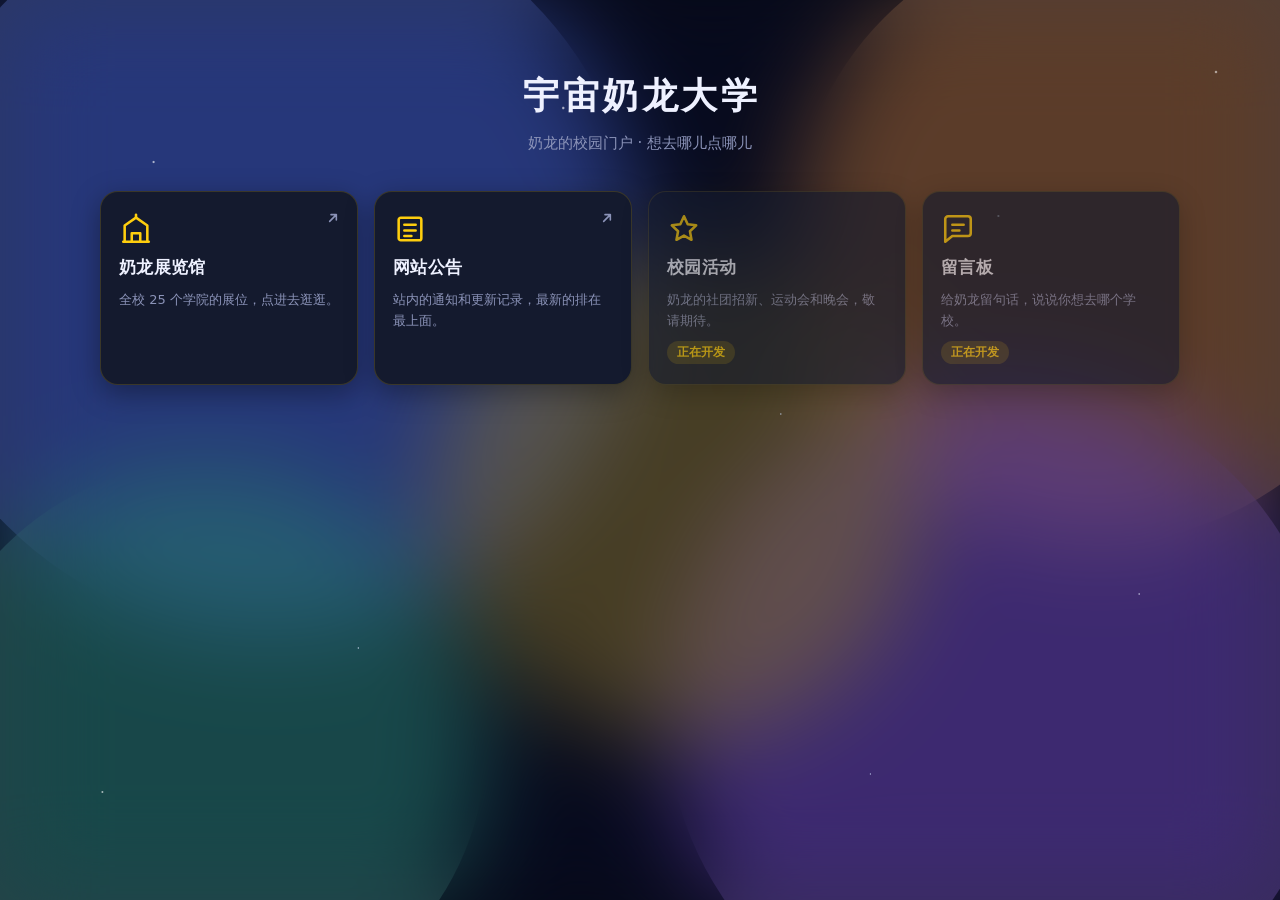
==== home.html @ 681b490e "新增三个子页面：home.html 校园门户、show.html 奶龙展览馆（25 学院竖直卡片）、notice.html 网站公告（并行探测 + AI 署名）；index 底部加房子入口" ====
<!doctype html>
<html lang="zh-CN">
<head>
<meta charset="utf-8">
<meta name="viewport" content="width=device-width, initial-scale=1, viewport-fit=cover">
<title>奶龙主页 · 宇宙奶龙大学</title>
<meta name="description" content="宇宙奶龙大学的导航主页：奶龙展览馆、网站公告，还有更多在建设中。">
<meta name="theme-color" content="#080b1a">
<link rel="icon" href="favicon.ico" sizes="16x16 32x32 48x48">
<link rel="apple-touch-icon" href="favicon.png">
<!-- 和子页面共用同一套样式，风格才不会各写各的 -->
<link rel="stylesheet" href="assets/site.css">
</head>
<body data-home>

<div class="wrap-page">
  <header class="page-head">
    <h1>宇宙奶龙大学</h1>
    <p>奶龙的校园门户 · 想去哪儿点哪儿</p>
  </header>

  <main class="grid wide">
    <!-- 奶龙展览馆 -->
    <a class="card" href="show.html">
      <span class="ico" aria-hidden="true">
        <svg viewBox="0 0 24 24" fill="none" stroke="currentColor" stroke-width="1.8"
             stroke-linecap="round" stroke-linejoin="round">
          <path d="M3 21h18"/>
          <path d="M4 21V9.5L12 4l8 5.5V21"/>
          <path d="M9 21v-6h6v6"/>
          <path d="M12 4V2"/>
        </svg>
      </span>
      <h2>奶龙展览馆</h2>
      <p>全校 25 个学院的展位，点进去逛逛。</p>
      <span class="arrow" aria-hidden="true">
        <svg viewBox="0 0 24 24" fill="none" stroke="currentColor" stroke-width="2.4"
             stroke-linecap="round" stroke-linejoin="round"><path d="M7 17 17 7M9 7h8v8"/></svg>
      </span>
    </a>

    <!-- 网站公告 -->
    <a class="card" href="notice.html">
      <span class="ico" aria-hidden="true">
        <svg viewBox="0 0 24 24" fill="none" stroke="currentColor" stroke-width="1.8"
             stroke-linecap="round" stroke-linejoin="round">
          <path d="M4 5.5A1.5 1.5 0 0 1 5.5 4h13A1.5 1.5 0 0 1 20 5.5v13a1.5 1.5 0 0 1-1.5 1.5h-13A1.5 1.5 0 0 1 4 18.5z"/>
          <path d="M8 9h8M8 13h8M8 17h5"/>
        </svg>
      </span>
      <h2>网站公告</h2>
      <p>站内的通知和更新记录，最新的排在最上面。</p>
      <span class="arrow" aria-hidden="true">
        <svg viewBox="0 0 24 24" fill="none" stroke="currentColor" stroke-width="2.4"
             stroke-linecap="round" stroke-linejoin="round"><path d="M7 17 17 7M9 7h8v8"/></svg>
      </span>
    </a>

    <!-- 两个占位：还没做，明确标出来，别让人点了没反应 -->
    <div class="card soon">
      <span class="ico" aria-hidden="true">
        <svg viewBox="0 0 24 24" fill="none" stroke="currentColor" stroke-width="1.8"
             stroke-linecap="round" stroke-linejoin="round">
          <path d="M12 3l2.6 5.6 6 .8-4.4 4.2 1.1 6-5.3-3-5.3 3 1.1-6L3.4 9.4l6-.8z"/>
        </svg>
      </span>
      <h2>校园活动</h2>
      <p>奶龙的社团招新、运动会和晚会，敬请期待。</p>
      <span class="badge-soon">正在开发</span>
    </div>

    <div class="card soon">
      <span class="ico" aria-hidden="true">
        <svg viewBox="0 0 24 24" fill="none" stroke="currentColor" stroke-width="1.8"
             stroke-linecap="round" stroke-linejoin="round">
          <path d="M21 15a2 2 0 0 1-2 2H8l-5 4V5a2 2 0 0 1 2-2h14a2 2 0 0 1 2 2z"/>
          <path d="M8 9h8M8 13h5"/>
        </svg>
      </span>
      <h2>留言板</h2>
      <p>给奶龙留句话，说说你想去哪个学校。</p>
      <span class="badge-soon">正在开发</span>
    </div>
  </main>
</div>

<script src="assets/site.js"></script>
</body>
</html>
---- assets/site.css ----
/* ============================================================================
   宇宙奶龙大学 —— 子页面共用样式（home / show / notice）

   从 index.html 里抽出来的同一套深色主题 + 流动背景，抽出来是为了四个页面
   风格完全一致，改一处就全变，不用在三个文件里各复制一遍。

   index.html 自己是内联样式的（那个页面必须最快，不想多一个请求），
   所以它没引用这个文件 —— 两边都改的时候记得同步。
   ============================================================================ */

:root {
  --bg: #080b1a;
  --fg: #eef1ff;
  --muted: #8b93b8;
  --ink: #fece0e;
  --warn: #ff6b60;
  --go: #3ddc84;
  --track: rgba(254, 206, 14, .18);
  --card: #141a2e;
  --card-hi: #1e2540;      /* 卡片 hover 时提亮一档 */
  color-scheme: dark;
}

* { box-sizing: border-box; margin: 0; }

body {
  min-height: 100vh;
  min-height: 100svh;
  padding: 72px 18px 56px;      /* 顶部留出返回按钮的位置 */
  background: var(--bg);
  color: var(--fg);
  font-family: "PingFang SC", "Hiragino Sans GB", "Microsoft YaHei", "Noto Sans SC", system-ui, sans-serif;
  -webkit-tap-highlight-color: transparent;
}

/* ---------- 背景：流动光斑 → 磨砂玻璃 → 星星（三层，零请求）---------- */
.flow, .frost, body::before { position: fixed; inset: 0; pointer-events: none; }

.flow { z-index: -3; overflow: hidden; }
.flow i { position: absolute; display: block; border-radius: 50%; opacity: .8; }
.flow i:nth-child(1) { width: 58vmax; height: 58vmax; left: -8%;  top: -12%;
                       background: rgba(122, 152, 255, .85); animation: flow1 20s ease-in-out infinite; }
.flow i:nth-child(2) { width: 48vmax; height: 48vmax; right: -10%; top: -8%;
                       background: rgba(255, 186, 122, .78); animation: flow2 25s ease-in-out infinite; }
.flow i:nth-child(3) { width: 52vmax; height: 52vmax; right: -4%; bottom: -16%;
                       background: rgba(176, 132, 255, .76); animation: flow3 22s ease-in-out infinite; }
.flow i:nth-child(4) { width: 44vmax; height: 44vmax; left: -6%;  bottom: -14%;
                       background: rgba(120, 226, 200, .70); animation: flow4 28s ease-in-out infinite; }
.flow i:nth-child(5) { width: 38vmax; height: 38vmax; left: 34%;  top: 28%;
                       background: rgba(255, 226, 122, .62); animation: flow5 18s ease-in-out infinite; }

.frost { z-index: -2; background: color-mix(in srgb, var(--bg) 52%, transparent);
         -webkit-backdrop-filter: blur(48px) saturate(160%);
         backdrop-filter: blur(48px) saturate(160%); }
@supports not (backdrop-filter: blur(2px)) { .frost { background: var(--bg); } }

/* 星星层 */
body::before {
  content: "";
  z-index: -1;
  opacity: .9;
  animation: twinkle 4s ease-in-out infinite;
  background-image:
    radial-gradient(1.6px 1.6px at 12% 18%, #fff, transparent),
    radial-gradient(1.2px 1.2px at 28% 72%, #dfe8ff, transparent),
    radial-gradient(1.8px 1.8px at 44% 12%, #fff, transparent),
    radial-gradient(1.1px 1.1px at 61% 46%, #cfe0ff, transparent),
    radial-gradient(1.5px 1.5px at 78% 24%, #fff, transparent),
    radial-gradient(1.2px 1.2px at 89% 66%, #e6ecff, transparent),
    radial-gradient(1.4px 1.4px at 8% 88%, #fff, transparent),
    radial-gradient(1.1px 1.1px at 68% 86%, #cfe0ff, transparent),
    radial-gradient(1.3px 1.3px at 35% 38%, #fff, transparent),
    radial-gradient(1.7px 1.7px at 95% 8%, #fff, transparent);
}

@keyframes flow1 { 0%,100% { transform: translate3d(0,0,0) scale(1); }
                   33%     { transform: translate3d(16vw,10vh,0) scale(1.18); }
                   66%     { transform: translate3d(6vw,22vh,0) scale(.92); } }
@keyframes flow2 { 0%,100% { transform: translate3d(0,0,0) scale(1.05); }
                   40%     { transform: translate3d(-20vw,16vh,0) scale(.88); }
                   70%     { transform: translate3d(-8vw,30vh,0) scale(1.2); } }
@keyframes flow3 { 0%,100% { transform: translate3d(0,0,0) scale(1); }
                   35%     { transform: translate3d(-18vw,-14vh,0) scale(1.22); }
                   75%     { transform: translate3d(-4vw,-26vh,0) scale(.94); } }
@keyframes flow4 { 0%,100% { transform: translate3d(0,0,0) scale(.95); }
                   45%     { transform: translate3d(22vw,-18vh,0) scale(1.15); }
                   80%     { transform: translate3d(30vw,-4vh,0) scale(1); } }
@keyframes flow5 { 0%,100% { transform: translate3d(0,0,0) scale(1.1); }
                   50%     { transform: translate3d(-14vw,18vh,0) scale(.85); } }
@keyframes twinkle { 0%, 100% { opacity: .55; } 50% { opacity: .95; } }
@keyframes riseIn { from { opacity: 0; transform: translateY(12px); } to { opacity: 1; transform: none; } }

/* 入场动画：只动 opacity / transform，且 0.5 秒内结束。
   注意不要靠 animation-fill-mode:backwards 来「先藏起来」—— 一旦动画因为
   某种原因没跑（省电模式、渲染进程调度、无头浏览器），元素会一直停在
   opacity:0 上，看起来就是「页面空白」。所以这里不用 backwards，
   默认就是可见的，动画只是锦上添花。 */
.anim-in { animation: riseIn .45s ease-out; }

/* ---------- 通用零件 ---------- */
.wrap-page { max-width: 1080px; margin: 0 auto; }

.back-btn {
  position: fixed; left: max(12px, env(safe-area-inset-left)); top: max(12px, env(safe-area-inset-top));
  z-index: 10;
  display: inline-flex; align-items: center; gap: 6px;
  padding: 8px 14px 8px 10px; border-radius: 999px;
  background: rgba(20, 26, 46, .82); border: 1px solid rgba(254, 206, 14, .28);
  color: var(--fg); font-size: 14px; font-weight: 600; text-decoration: none;
  -webkit-backdrop-filter: blur(10px); backdrop-filter: blur(10px);
  transition: background-color .2s, border-color .2s, transform .2s;
}
.back-btn:hover, .back-btn:focus-visible {
  background: var(--card-hi); border-color: var(--ink); transform: translateX(-2px);
}
.back-btn svg { width: 16px; height: 16px; }

.page-head { text-align: center; margin-bottom: 34px; animation: riseIn .45s ease-out; }
.page-head h1 {
  font-size: clamp(24px, 6vw, 36px); font-weight: 800;
  letter-spacing: .1em; padding-left: .1em;
}
.page-head p { margin-top: 10px; font-size: clamp(13px, 3.4vw, 15px); color: var(--muted); line-height: 1.7; }

/* 卡片网格：窄屏一列，宽屏自动多列 */
.grid {
  display: grid; gap: 16px;
  grid-template-columns: repeat(auto-fill, minmax(220px, 1fr));
}
.grid.wide { grid-template-columns: repeat(auto-fill, minmax(240px, 1fr)); }

.card {
  position: relative; display: flex; flex-direction: column; gap: 10px;
  padding: 20px 18px; border-radius: 18px;
  background: var(--card); border: 1px solid rgba(254, 206, 14, .16);
  color: var(--fg); text-decoration: none;
  box-shadow: 0 8px 28px rgba(0, 0, 0, .35);
  transition: transform .22s, border-color .22s, background-color .22s, box-shadow .22s;
}
.card:hover, .card:focus-visible {
  transform: translateY(-4px); background: var(--card-hi);
  border-color: rgba(254, 206, 14, .55);
  box-shadow: 0 14px 36px rgba(0, 0, 0, .5);
}
.card .ico { width: 34px; height: 34px; color: var(--ink); }
.card .ico svg { width: 100%; height: 100%; display: block; }
.card h2 { font-size: 17px; font-weight: 700; letter-spacing: .02em; }
.card p { font-size: 13px; line-height: 1.65; color: var(--muted); }
.card .arrow {
  position: absolute; right: 16px; top: 18px;
  width: 16px; height: 16px; color: var(--muted);
  transition: transform .22s, color .22s;
}
.card:hover .arrow { transform: translate(2px, -2px); color: var(--ink); }

/* 占位卡片（还没做的东西） */
.card.soon { cursor: default; opacity: .62; }
.card.soon:hover { transform: none; background: var(--card); border-color: rgba(254, 206, 14, .16); box-shadow: 0 8px 28px rgba(0, 0, 0, .35); }
.badge-soon {
  align-self: flex-start; margin-top: auto;
  padding: 3px 10px; border-radius: 999px; font-size: 12px; font-weight: 700;
  background: var(--track); color: var(--ink);
}

.sr { position: absolute; width: 1px; height: 1px; margin: -1px; padding: 0;
      overflow: hidden; clip-path: inset(50%); white-space: nowrap; }

/* 出错/空状态 */
.empty {
  padding: 40px 20px; border-radius: 18px; text-align: center;
  background: var(--card); border: 1px dashed rgba(254, 206, 14, .3);
  color: var(--muted); font-size: 14px; line-height: 1.9;
}
.empty code { padding: 1px 6px; border-radius: 6px; background: var(--track); color: var(--ink); font-weight: 700; }

@media (prefers-reduced-motion: reduce) {
  .flow i, body::before { animation: none !important; }
  .page-head { animation: none; }
  .card, .back-btn, .card .arrow { transition: none; }
}
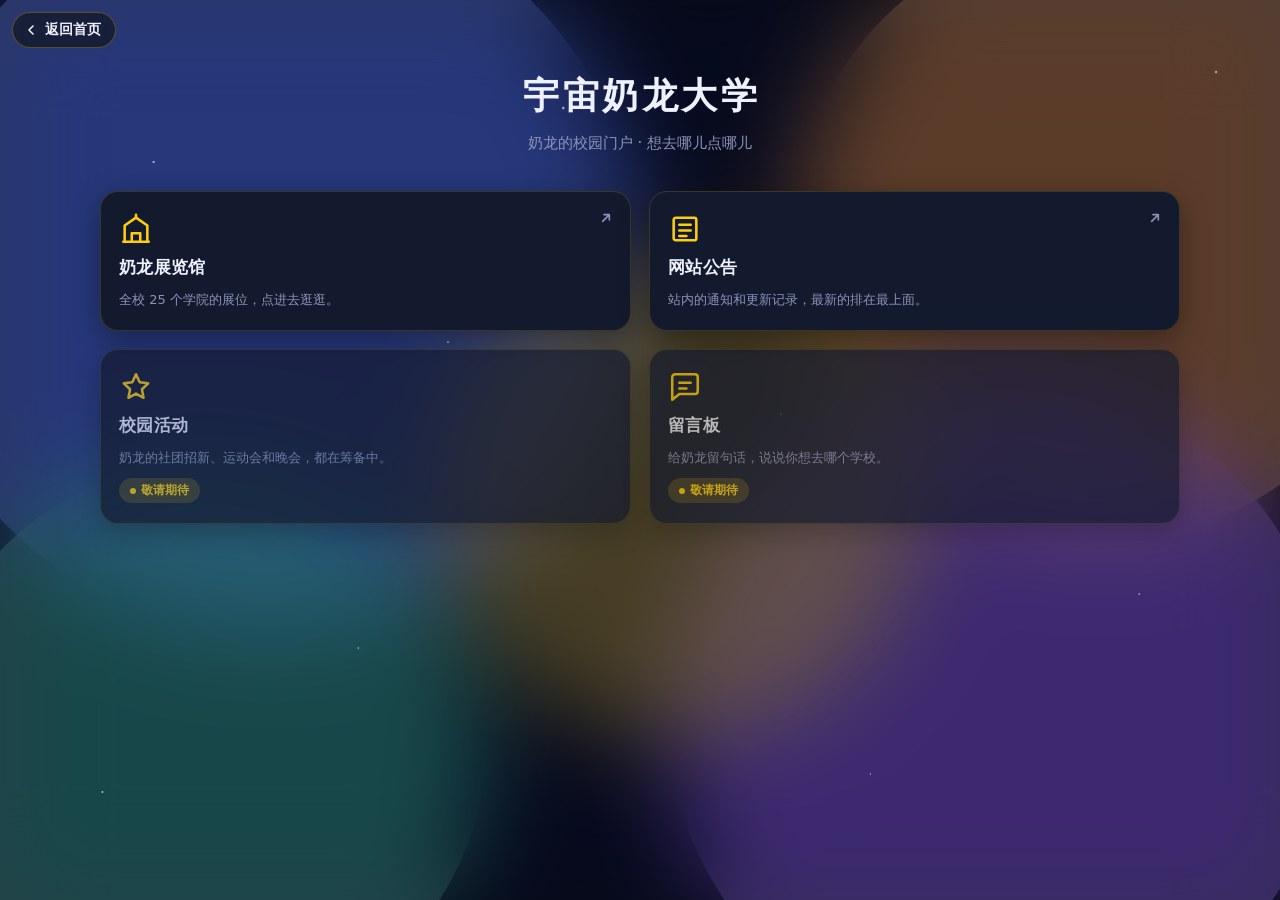
==== commit bacb5dec: "home.html 改田字格布局 + 左上角返回首页按钮；占位卡文案改「敬请期待」；返回按钮目标页改为 data-back 可配" ====
--- a/home.html
+++ b/home.html
@@ -11,7 +11,7 @@
 <!-- 和子页面共用同一套样式，风格才不会各写各的 -->
 <link rel="stylesheet" href="assets/site.css">
 </head>
-<body data-home>
+<body data-back="index.html" data-back-label="返回首页">
 
 <div class="wrap-page">
   <header class="page-head">
@@ -19,7 +19,7 @@
     <p>奶龙的校园门户 · 想去哪儿点哪儿</p>
   </header>
 
-  <main class="grid wide">
+  <main class="grid quad">
     <!-- 奶龙展览馆 -->
     <a class="card" href="show.html">
       <span class="ico" aria-hidden="true">
@@ -65,8 +65,8 @@
         </svg>
       </span>
       <h2>校园活动</h2>
-      <p>奶龙的社团招新、运动会和晚会，敬请期待。</p>
-      <span class="badge-soon">正在开发</span>
+      <p>奶龙的社团招新、运动会和晚会，都在筹备中。</p>
+      <span class="badge-soon">敬请期待</span>
     </div>
 
     <div class="card soon">
@@ -79,7 +79,7 @@
       </span>
       <h2>留言板</h2>
       <p>给奶龙留句话，说说你想去哪个学校。</p>
-      <span class="badge-soon">正在开发</span>
+      <span class="badge-soon">敬请期待</span>
     </div>
   </main>
 </div>
--- a/assets/site.css
+++ b/assets/site.css
@@ -129,6 +129,13 @@
 }
 .grid.wide { grid-template-columns: repeat(auto-fill, minmax(240px, 1fr)); }
 
+/* 田字格：固定 2×2，四张卡片平分，不管屏幕多宽都是两列两行。
+   窄屏（手机）放不下两列时退回单列，否则卡片会挤成一条。 */
+.grid.quad { grid-template-columns: repeat(2, 1fr); gap: 18px; }
+@media (max-width: 560px) {
+  .grid.quad { grid-template-columns: 1fr; }
+}
+
 .card {
   position: relative; display: flex; flex-direction: column; gap: 10px;
   padding: 20px 18px; border-radius: 18px;
@@ -153,14 +160,20 @@
 }
 .card:hover .arrow { transform: translate(2px, -2px); color: var(--ink); }
 
-/* 占位卡片（还没做的东西） */
-.card.soon { cursor: default; opacity: .62; }
+/* 占位卡片（还没做的东西）：不可点，明确写「敬请期待」 */
+.card.soon { cursor: default; opacity: .68; }
 .card.soon:hover { transform: none; background: var(--card); border-color: rgba(254, 206, 14, .16); box-shadow: 0 8px 28px rgba(0, 0, 0, .35); }
 .badge-soon {
   align-self: flex-start; margin-top: auto;
-  padding: 3px 10px; border-radius: 999px; font-size: 12px; font-weight: 700;
+  display: inline-flex; align-items: center; gap: 5px;
+  padding: 4px 11px; border-radius: 999px; font-size: 12px; font-weight: 700;
   background: var(--track); color: var(--ink);
 }
+.badge-soon::before {
+  content: ""; width: 6px; height: 6px; border-radius: 50%;
+  background: var(--ink); animation: pulse 1.8s ease-in-out infinite;
+}
+@keyframes pulse { 0%, 100% { opacity: .35; } 50% { opacity: 1; } }
 
 .sr { position: absolute; width: 1px; height: 1px; margin: -1px; padding: 0;
       overflow: hidden; clip-path: inset(50%); white-space: nowrap; }
@@ -175,6 +188,6 @@
 
 @media (prefers-reduced-motion: reduce) {
   .flow i, body::before { animation: none !important; }
-  .page-head { animation: none; }
+  .page-head, .badge-soon::before { animation: none; }
   .card, .back-btn, .card .arrow { transition: none; }
 }
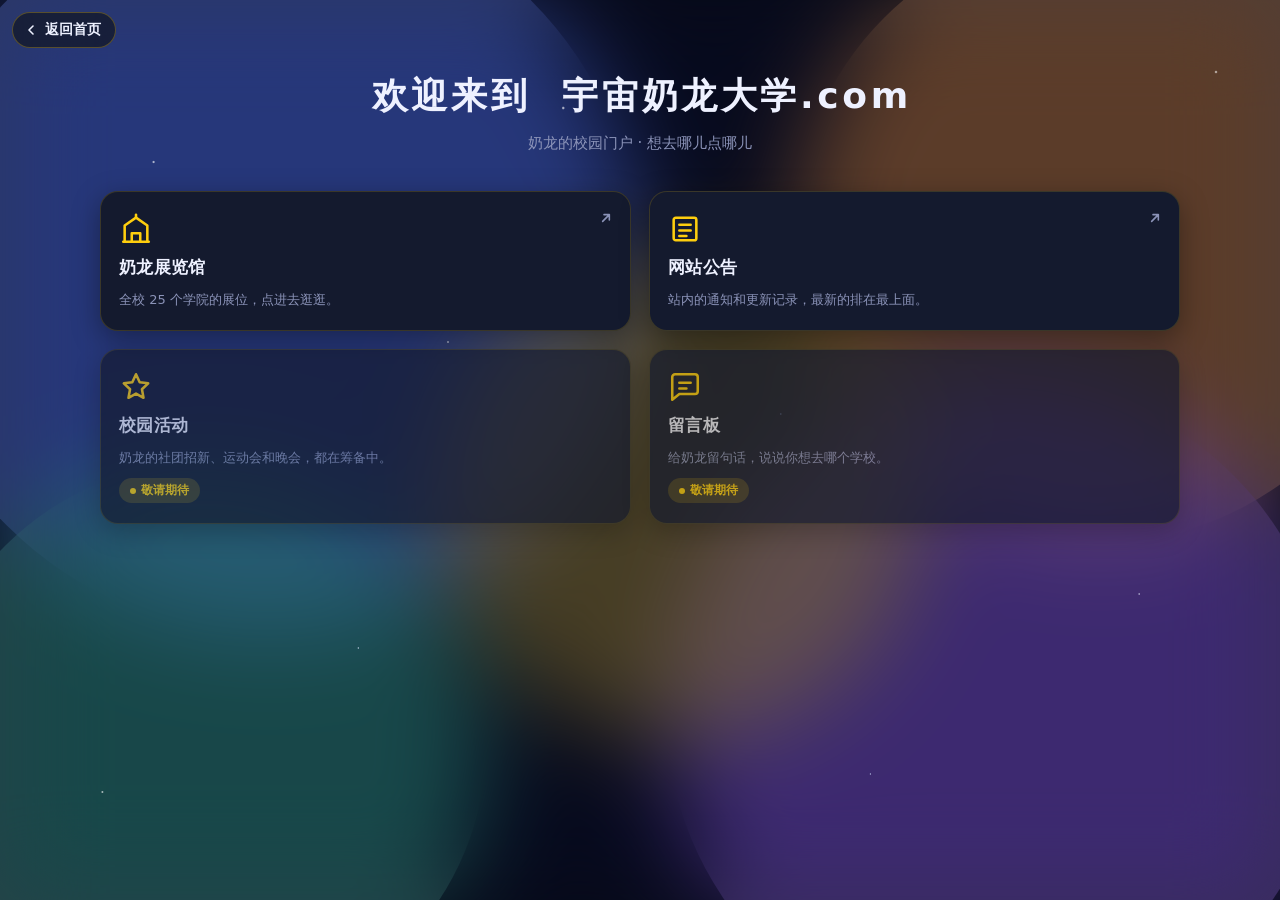
==== commit b714b21f: "home.html 标题改「欢迎来到  宇宙奶龙大学.com」（用 &nbsp; 保住两格间距）；返回按钮补判同源，避免站外来的点击退回站外" ====
--- a/home.html
+++ b/home.html
@@ -15,7 +15,9 @@
 
 <div class="wrap-page">
   <header class="page-head">
-    <h1>宇宙奶龙大学</h1>
+    <!-- 「欢迎来到」和域名之间用 &nbsp; 而不是普通空格：HTML 会把连续空格
+         折叠成一个，两个 &nbsp; 才能稳定留出两格的间距 -->
+    <h1>欢迎来到&nbsp;&nbsp;宇宙奶龙大学.com</h1>
     <p>奶龙的校园门户 · 想去哪儿点哪儿</p>
   </header>
 
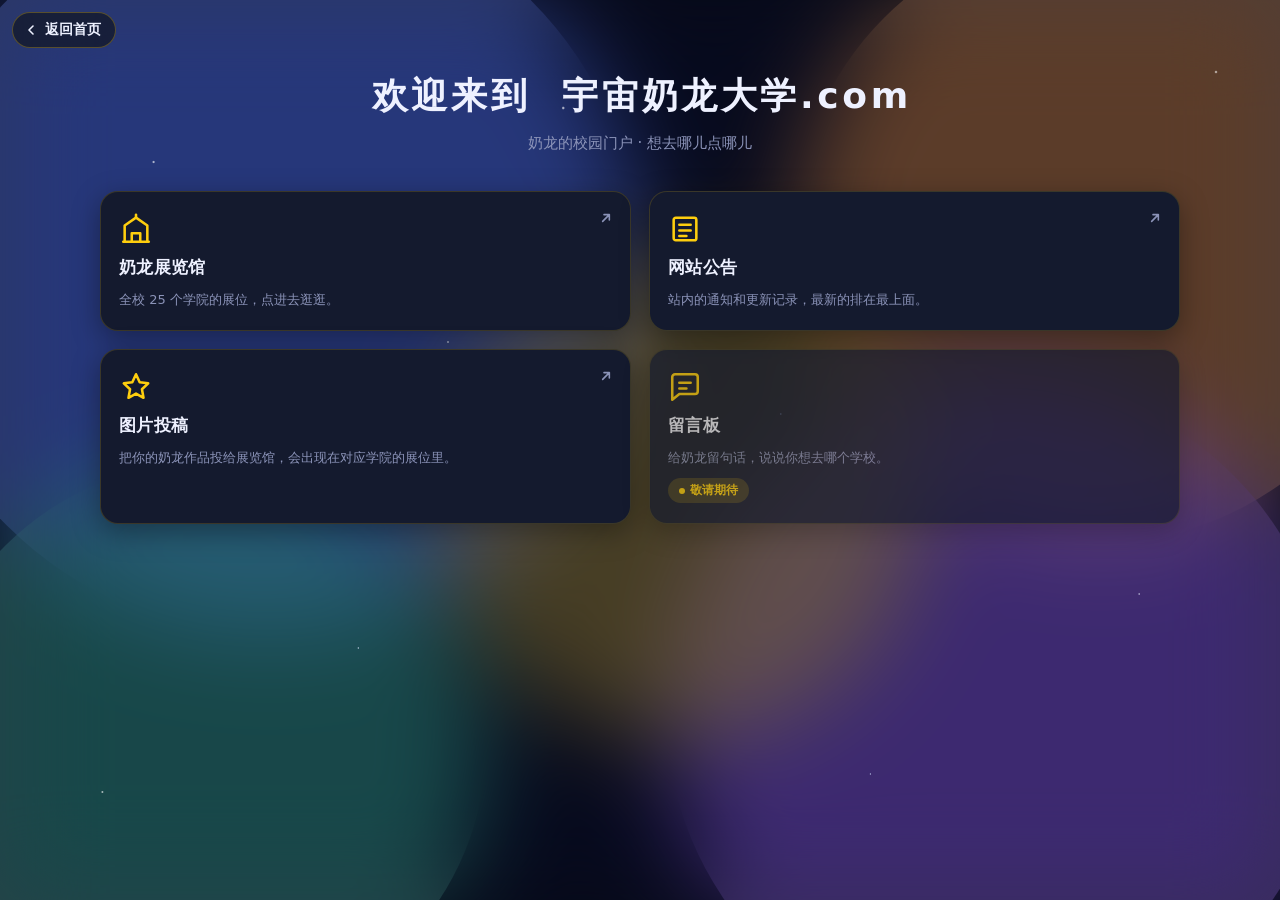
==== commit 0b27d342: "home.html：第三个卡片「图片投稿」接上投稿站（submit 子域名），去掉「敬请期待」角标换成箭头" ====
--- a/home.html
+++ b/home.html
@@ -11,7 +11,10 @@
 <!-- 和子页面共用同一套样式，风格才不会各写各的 -->
 <link rel="stylesheet" href="assets/site.css">
 </head>
-<body data-back="index.html" data-back-label="返回首页">
+<!-- data-back-force：不管从哪来，「返回首页」都去 index.html。
+     不加这个的话，从 show.html / notice.html 点进来时，按钮会走 history.back()
+     退回上一页，和「返回首页」这四个字对不上。 -->
+<body data-back="index.html" data-back-label="返回首页" data-back-force>
 
 <div class="wrap-page">
   <header class="page-head">
@@ -58,19 +61,24 @@
       </span>
     </a>
 
-    <!-- 两个占位：还没做，明确标出来，别让人点了没反应 -->
-    <div class="card soon">
+    <!-- 图片投稿 → 投稿站（另一个子域名，所以用绝对地址） -->
+    <a class="card" href="https://submit.xn--psszg58cydsdq780c.com/"
+       target="_blank" rel="noopener">
       <span class="ico" aria-hidden="true">
         <svg viewBox="0 0 24 24" fill="none" stroke="currentColor" stroke-width="1.8"
              stroke-linecap="round" stroke-linejoin="round">
           <path d="M12 3l2.6 5.6 6 .8-4.4 4.2 1.1 6-5.3-3-5.3 3 1.1-6L3.4 9.4l6-.8z"/>
         </svg>
       </span>
-      <h2>校园活动</h2>
-      <p>奶龙的社团招新、运动会和晚会，都在筹备中。</p>
-      <span class="badge-soon">敬请期待</span>
-    </div>
+      <h2>图片投稿</h2>
+      <p>把你的奶龙作品投给展览馆，会出现在对应学院的展位里。</p>
+      <span class="arrow" aria-hidden="true">
+        <svg viewBox="0 0 24 24" fill="none" stroke="currentColor" stroke-width="2.4"
+             stroke-linecap="round" stroke-linejoin="round"><path d="M7 17 17 7M9 7h8v8"/></svg>
+      </span>
+    </a>
 
+    <!-- 一个占位：还没做，明确标出来，别让人点了没反应 -->
     <div class="card soon">
       <span class="ico" aria-hidden="true">
         <svg viewBox="0 0 24 24" fill="none" stroke="currentColor" stroke-width="1.8"
